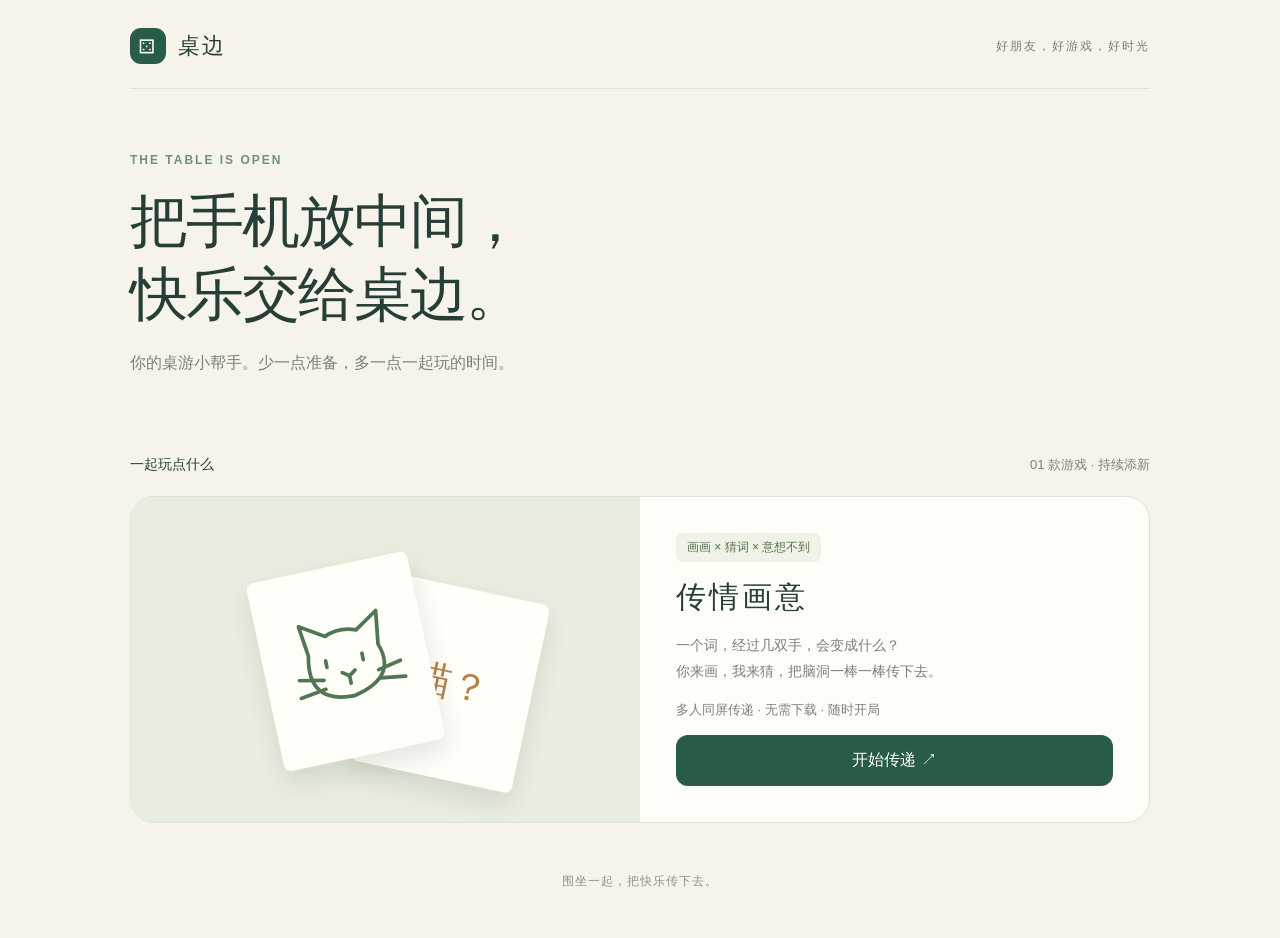
==== index.html @ 50aadff3 "实现桌游助手合集与传情画意" ====
<!doctype html>
<html lang="zh-CN">
<head>
  <meta charset="UTF-8">
  <meta name="viewport" content="width=device-width, initial-scale=1, viewport-fit=cover">
  <meta name="theme-color" content="#f6f3eb">
  <meta name="description" content="围坐一起，把快乐传下去。桌游助手合集，支持传情画意抽词、画画与猜词。">
  <title>桌边 · 桌游助手</title>
  <link rel="stylesheet" href="./style.css">
  <script type="module" src="./app.js"></script>
</head>
<body><div id="app"></div></body>
</html>
---- style.css ----
:root{font-family:Inter,"PingFang SC","Microsoft YaHei",sans-serif;color:#263e35;background:#f6f3eb;font-synthesis:none;--green:#285c46;--muted:#788279;--line:#dfE3d8}*{box-sizing:border-box}body{margin:0}button,input{font:inherit}button{cursor:pointer}button:disabled{cursor:not-allowed;opacity:.45}button:focus-visible,a:focus-visible,input:focus-visible{outline:3px solid #db9f45;outline-offset:4px}button{border:0}a{color:inherit}.shell{max-width:1100px;margin:auto;padding:28px 40px 48px}.topbar{display:flex;align-items:center;justify-content:space-between;padding-bottom:24px;border-bottom:1px solid var(--line);gap:12px}.brand{font-weight:800;letter-spacing:2px;font-size:22px;display:flex;align-items:center;gap:12px}.brand-icon{background:var(--green);color:#fff;width:36px;height:36px;border-radius:11px;display:grid;place-items:center;font-size:25px}.tag,.eyebrow{font-size:12px;letter-spacing:2px;color:var(--muted)}.hero{padding:64px 0 40px;position:relative}.eyebrow{color:#71907c;font-weight:700}.hero h1{font-size:clamp(34px,6vw,58px);letter-spacing:-2px;line-height:1.25;margin:18px 0}.hero p,.sub{color:var(--muted);line-height:1.85}.hero p{font-size:16px}.section-label{display:flex;justify-content:space-between;align-items:center;margin:20px 0;font-size:14px}.game-card{display:grid;grid-template-columns:1fr 1fr;border:1px solid #dce3d8;border-radius:24px;overflow:hidden;background:#fffdf8}.game-art{background:#e8eddf;min-height:300px;display:flex;align-items:center;justify-content:center;position:relative;overflow:hidden}.paper{width:164px;height:192px;background:#fffef9;border-radius:7px;box-shadow:0 12px 25px #344a3520;transform:rotate(-10deg);display:grid;place-items:center;color:#517653}.paper.second{position:absolute;transform:rotate(12deg) translate(68px,10px);color:#b58048;font-size:38px;font-weight:bold}.paper.first{z-index:1;transform:rotate(-12deg) translate(-40px,-6px)}.paper svg{width:130px;height:130px}.card-body{padding:36px;align-self:center}.pill{display:inline-block;background:#eef2e7;color:#547046;padding:6px 11px;border-radius:7px;font-size:12px}.card-body h2{font-size:30px;margin:15px 0 8px;letter-spacing:3px}.card-body p{color:var(--muted);font-size:14px;line-height:1.9}.primary{background:var(--green);color:#fff;padding:15px 24px;border-radius:12px;font-weight:600;transition:background .15s}.primary:hover{background:#194732}.wide{width:100%}.card-body .primary{margin-top:14px}.secondary{background:#e9ede3;color:#365640;padding:12px 18px;border-radius:10px}.text-button{background:transparent;color:#657769;padding:9px 0;font-size:14px}.footer{margin-top:50px;text-align:center;color:#8a9388;font-size:12px;letter-spacing:1px}.page{max-width:780px;margin:36px auto}.page h1{font-size:32px;margin:12px 0}.panel{background:#fffdf8;border:1px solid var(--line);border-radius:20px;padding:26px;margin:24px 0}.field-title{font-weight:700;margin:0 0 8px}.hint{font-size:13px;color:var(--muted);line-height:1.7}.round-row{display:flex;justify-content:space-between;gap:20px;align-items:center}.number{width:88px;background:white;border:1px solid #cbd4c6;border-radius:10px;padding:12px}.bank-head{display:flex;justify-content:space-between;align-items:center;gap:12px}.bank-actions{display:flex;gap:12px}.bank-grid{display:grid;grid-template-columns:repeat(2,minmax(0,1fr));gap:10px;margin-top:16px}.bank{display:flex;align-items:center;gap:10px;padding:13px;border:1px solid var(--line);border-radius:10px;cursor:pointer;font-size:13px;background:white}.bank:has(input:checked){border-color:#749373;background:#eef3e9}.bank input{accent-color:var(--green);width:17px;height:17px;flex-shrink:0}.bank span{min-width:0;overflow-wrap:anywhere}.bank small{color:#899282;margin-left:auto;white-space:nowrap}.error{color:#b44835;font-size:14px;min-height:20px}.progress{display:flex;justify-content:space-between;align-items:center;color:var(--muted);font-size:13px;margin-bottom:24px}.word-card{text-align:center;padding:56px 20px;margin:24px 0;background:#fffdf8;border:1px solid var(--line);border-radius:20px}.word{font-size:clamp(30px,6vw,50px);font-weight:800;overflow-wrap:anywhere;margin:24px 0}.actions{display:flex;gap:12px;margin-top:20px}.actions>*{flex:1}.handoff{min-height:100dvh;background:#fff;display:grid;place-items:center;padding:24px}.handoff button{padding:22px 52px;font-size:25px}.prompt{background:#e8eddf;padding:16px 20px;border-radius:12px;margin:18px 0;font-size:18px;overflow-wrap:anywhere}.toolbar{display:flex;align-items:center;gap:9px;flex-wrap:wrap;margin:16px 0}.swatch{width:30px;height:30px;border-radius:50%;border:3px solid #fff;outline:1px solid #d7ddcf}.swatch[aria-pressed=true]{outline:2px solid #263e35}.tool{padding:9px 12px;border-radius:8px;background:#e7ecdf;color:#365640;font-size:13px}.tool[aria-pressed=true]{background:#285c46;color:white}.canvas-wrap{background:white;border:1px solid #d4ddcc;border-radius:16px;overflow:hidden}canvas{width:100%;height:auto;aspect-ratio:1;display:block;touch-action:none;cursor:crosshair}.guess-image{display:block;width:100%;border-radius:16px;border:1px solid var(--line);background:#fff}.guess-input{width:100%;padding:17px;border:1px solid #bdcbbb;border-radius:12px;background:#fff;font-size:20px;margin-top:20px}.recap{border-left:2px dashed #cbd6c3;padding-left:24px;margin:26px 6px}.recap-item{margin-bottom:28px}.recap-item .prompt{margin-top:8px}.recap-item img{max-width:430px}.loading{padding:40px;text-align:center}@media(max-width:600px){.shell{padding:20px 20px 32px}.tag{font-size:10px;letter-spacing:0}.hero{padding:40px 0 26px}.hero h1{letter-spacing:-1px}.game-card{grid-template-columns:1fr}.game-art{min-height:240px}.card-body{padding:26px}.panel{padding:18px}.bank-grid{grid-template-columns:1fr}.page{margin:24px auto}.page h1{font-size:28px}.footer{margin-top:32px}.bank-head{align-items:flex-start}.word-card{padding:38px 15px}.round-row .hint{max-width:210px}}
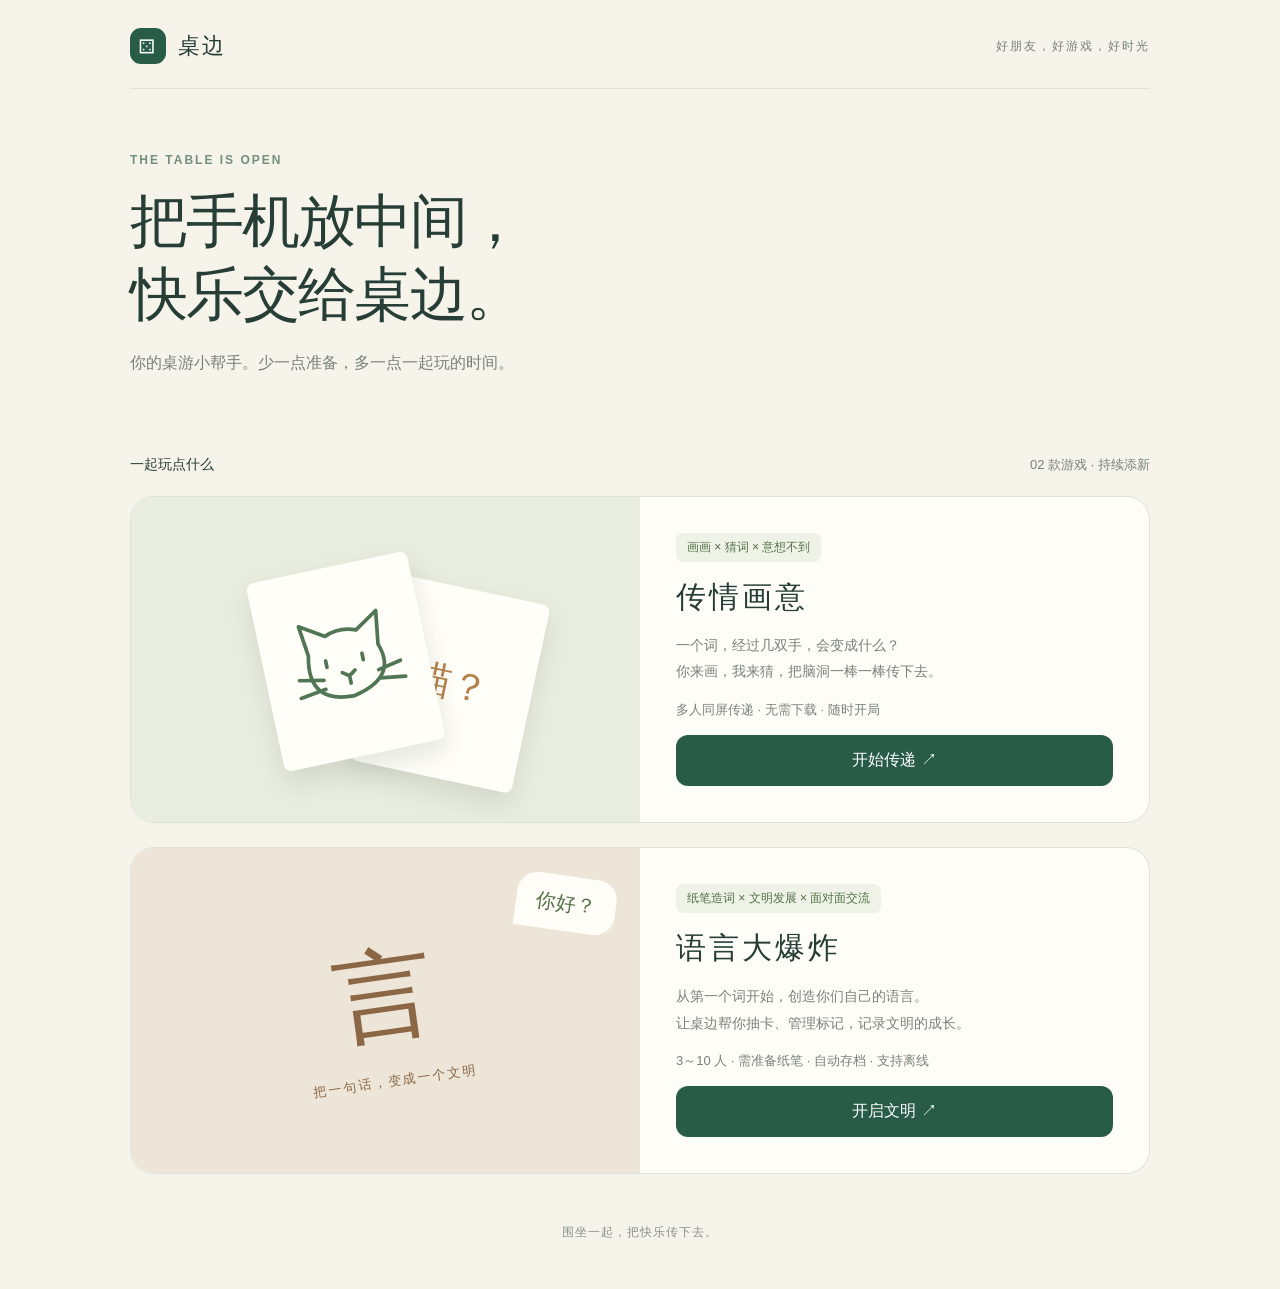
==== commit 2c172e32: "整合语言大爆炸到桌边游戏合集并隔离离线缓存" ====
--- a/index.html
+++ b/index.html
@@ -4,7 +4,7 @@
   <meta charset="UTF-8">
   <meta name="viewport" content="width=device-width, initial-scale=1, viewport-fit=cover">
   <meta name="theme-color" content="#f6f3eb">
-  <meta name="description" content="围坐一起，把快乐传下去。桌游助手合集，支持传情画意抽词、画画与猜词。">
+  <meta name="description" content="围坐一起，把快乐传下去。桌游助手合集，支持传情画意与语言大爆炸，一起画画猜词、创造文明。">
   <title>桌边 · 桌游助手</title>
   <link rel="stylesheet" href="./style.css">
   <script type="module" src="./app.js"></script>
--- a/style.css
+++ b/style.css
@@ -1 +1,3 @@
 :root{font-family:Inter,"PingFang SC","Microsoft YaHei",sans-serif;color:#263e35;background:#f6f3eb;font-synthesis:none;--green:#285c46;--muted:#788279;--line:#dfE3d8}*{box-sizing:border-box}body{margin:0}button,input{font:inherit}button{cursor:pointer}button:disabled{cursor:not-allowed;opacity:.45}button:focus-visible,a:focus-visible,input:focus-visible{outline:3px solid #db9f45;outline-offset:4px}button{border:0}a{color:inherit}.shell{max-width:1100px;margin:auto;padding:28px 40px 48px}.topbar{display:flex;align-items:center;justify-content:space-between;padding-bottom:24px;border-bottom:1px solid var(--line);gap:12px}.brand{font-weight:800;letter-spacing:2px;font-size:22px;display:flex;align-items:center;gap:12px}.brand-icon{background:var(--green);color:#fff;width:36px;height:36px;border-radius:11px;display:grid;place-items:center;font-size:25px}.tag,.eyebrow{font-size:12px;letter-spacing:2px;color:var(--muted)}.hero{padding:64px 0 40px;position:relative}.eyebrow{color:#71907c;font-weight:700}.hero h1{font-size:clamp(34px,6vw,58px);letter-spacing:-2px;line-height:1.25;margin:18px 0}.hero p,.sub{color:var(--muted);line-height:1.85}.hero p{font-size:16px}.section-label{display:flex;justify-content:space-between;align-items:center;margin:20px 0;font-size:14px}.game-card{display:grid;grid-template-columns:1fr 1fr;border:1px solid #dce3d8;border-radius:24px;overflow:hidden;background:#fffdf8}.game-art{background:#e8eddf;min-height:300px;display:flex;align-items:center;justify-content:center;position:relative;overflow:hidden}.paper{width:164px;height:192px;background:#fffef9;border-radius:7px;box-shadow:0 12px 25px #344a3520;transform:rotate(-10deg);display:grid;place-items:center;color:#517653}.paper.second{position:absolute;transform:rotate(12deg) translate(68px,10px);color:#b58048;font-size:38px;font-weight:bold}.paper.first{z-index:1;transform:rotate(-12deg) translate(-40px,-6px)}.paper svg{width:130px;height:130px}.card-body{padding:36px;align-self:center}.pill{display:inline-block;background:#eef2e7;color:#547046;padding:6px 11px;border-radius:7px;font-size:12px}.card-body h2{font-size:30px;margin:15px 0 8px;letter-spacing:3px}.card-body p{color:var(--muted);font-size:14px;line-height:1.9}.primary{background:var(--green);color:#fff;padding:15px 24px;border-radius:12px;font-weight:600;transition:background .15s}.primary:hover{background:#194732}.wide{width:100%}.card-body .primary{margin-top:14px}.secondary{background:#e9ede3;color:#365640;padding:12px 18px;border-radius:10px}.text-button{background:transparent;color:#657769;padding:9px 0;font-size:14px}.footer{margin-top:50px;text-align:center;color:#8a9388;font-size:12px;letter-spacing:1px}.page{max-width:780px;margin:36px auto}.page h1{font-size:32px;margin:12px 0}.panel{background:#fffdf8;border:1px solid var(--line);border-radius:20px;padding:26px;margin:24px 0}.field-title{font-weight:700;margin:0 0 8px}.hint{font-size:13px;color:var(--muted);line-height:1.7}.round-row{display:flex;justify-content:space-between;gap:20px;align-items:center}.number{width:88px;background:white;border:1px solid #cbd4c6;border-radius:10px;padding:12px}.bank-head{display:flex;justify-content:space-between;align-items:center;gap:12px}.bank-actions{display:flex;gap:12px}.bank-grid{display:grid;grid-template-columns:repeat(2,minmax(0,1fr));gap:10px;margin-top:16px}.bank{display:flex;align-items:center;gap:10px;padding:13px;border:1px solid var(--line);border-radius:10px;cursor:pointer;font-size:13px;background:white}.bank:has(input:checked){border-color:#749373;background:#eef3e9}.bank input{accent-color:var(--green);width:17px;height:17px;flex-shrink:0}.bank span{min-width:0;overflow-wrap:anywhere}.bank small{color:#899282;margin-left:auto;white-space:nowrap}.error{color:#b44835;font-size:14px;min-height:20px}.progress{display:flex;justify-content:space-between;align-items:center;color:var(--muted);font-size:13px;margin-bottom:24px}.word-card{text-align:center;padding:56px 20px;margin:24px 0;background:#fffdf8;border:1px solid var(--line);border-radius:20px}.word{font-size:clamp(30px,6vw,50px);font-weight:800;overflow-wrap:anywhere;margin:24px 0}.actions{display:flex;gap:12px;margin-top:20px}.actions>*{flex:1}.handoff{min-height:100dvh;background:#fff;display:grid;place-items:center;padding:24px}.handoff button{padding:22px 52px;font-size:25px}.prompt{background:#e8eddf;padding:16px 20px;border-radius:12px;margin:18px 0;font-size:18px;overflow-wrap:anywhere}.toolbar{display:flex;align-items:center;gap:9px;flex-wrap:wrap;margin:16px 0}.swatch{width:30px;height:30px;border-radius:50%;border:3px solid #fff;outline:1px solid #d7ddcf}.swatch[aria-pressed=true]{outline:2px solid #263e35}.tool{padding:9px 12px;border-radius:8px;background:#e7ecdf;color:#365640;font-size:13px}.tool[aria-pressed=true]{background:#285c46;color:white}.canvas-wrap{background:white;border:1px solid #d4ddcc;border-radius:16px;overflow:hidden}canvas{width:100%;height:auto;aspect-ratio:1;display:block;touch-action:none;cursor:crosshair}.guess-image{display:block;width:100%;border-radius:16px;border:1px solid var(--line);background:#fff}.guess-input{width:100%;padding:17px;border:1px solid #bdcbbb;border-radius:12px;background:#fff;font-size:20px;margin-top:20px}.recap{border-left:2px dashed #cbd6c3;padding-left:24px;margin:26px 6px}.recap-item{margin-bottom:28px}.recap-item .prompt{margin-top:8px}.recap-item img{max-width:430px}.loading{padding:40px;text-align:center}@media(max-width:600px){.shell{padding:20px 20px 32px}.tag{font-size:10px;letter-spacing:0}.hero{padding:40px 0 26px}.hero h1{letter-spacing:-1px}.game-card{grid-template-columns:1fr}.game-art{min-height:240px}.card-body{padding:26px}.panel{padding:18px}.bank-grid{grid-template-columns:1fr}.page{margin:24px auto}.page h1{font-size:28px}.footer{margin-top:32px}.bank-head{align-items:flex-start}.word-card{padding:38px 15px}.round-row .hint{max-width:210px}}
+
+.game-card + .game-card{margin-top:24px}.game-link{display:block;text-decoration:none;text-align:center}.language-art{background:#ece5d8}.language-symbol{font-size:100px;font-weight:800;color:#8c6745;transform:rotate(-8deg);text-align:center}.language-symbol span{display:block;font-size:13px;font-weight:500;letter-spacing:2px;margin-top:8px}.language-bubble{position:absolute;right:24px;top:28px;background:#fffdf8;padding:14px 20px;border-radius:20px 20px 20px 0;color:#547046;transform:rotate(8deg);font-size:20px}
